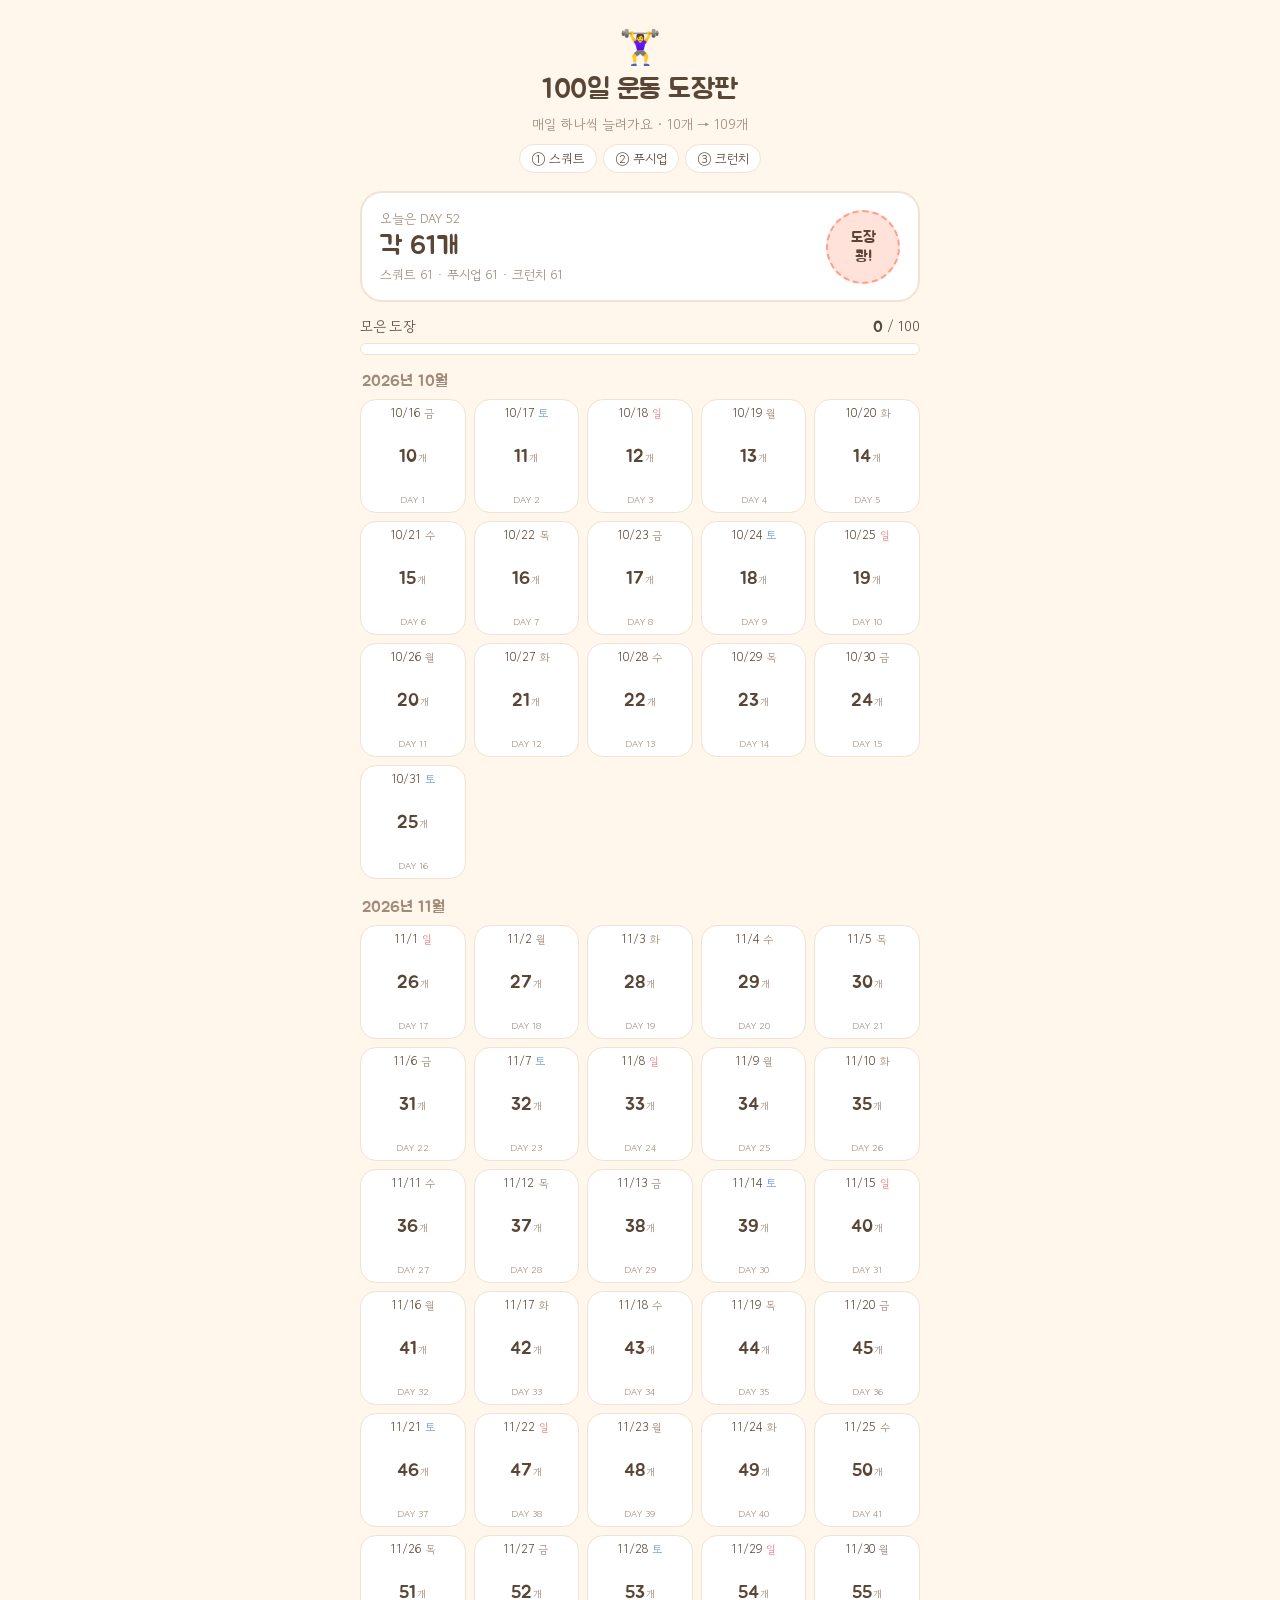
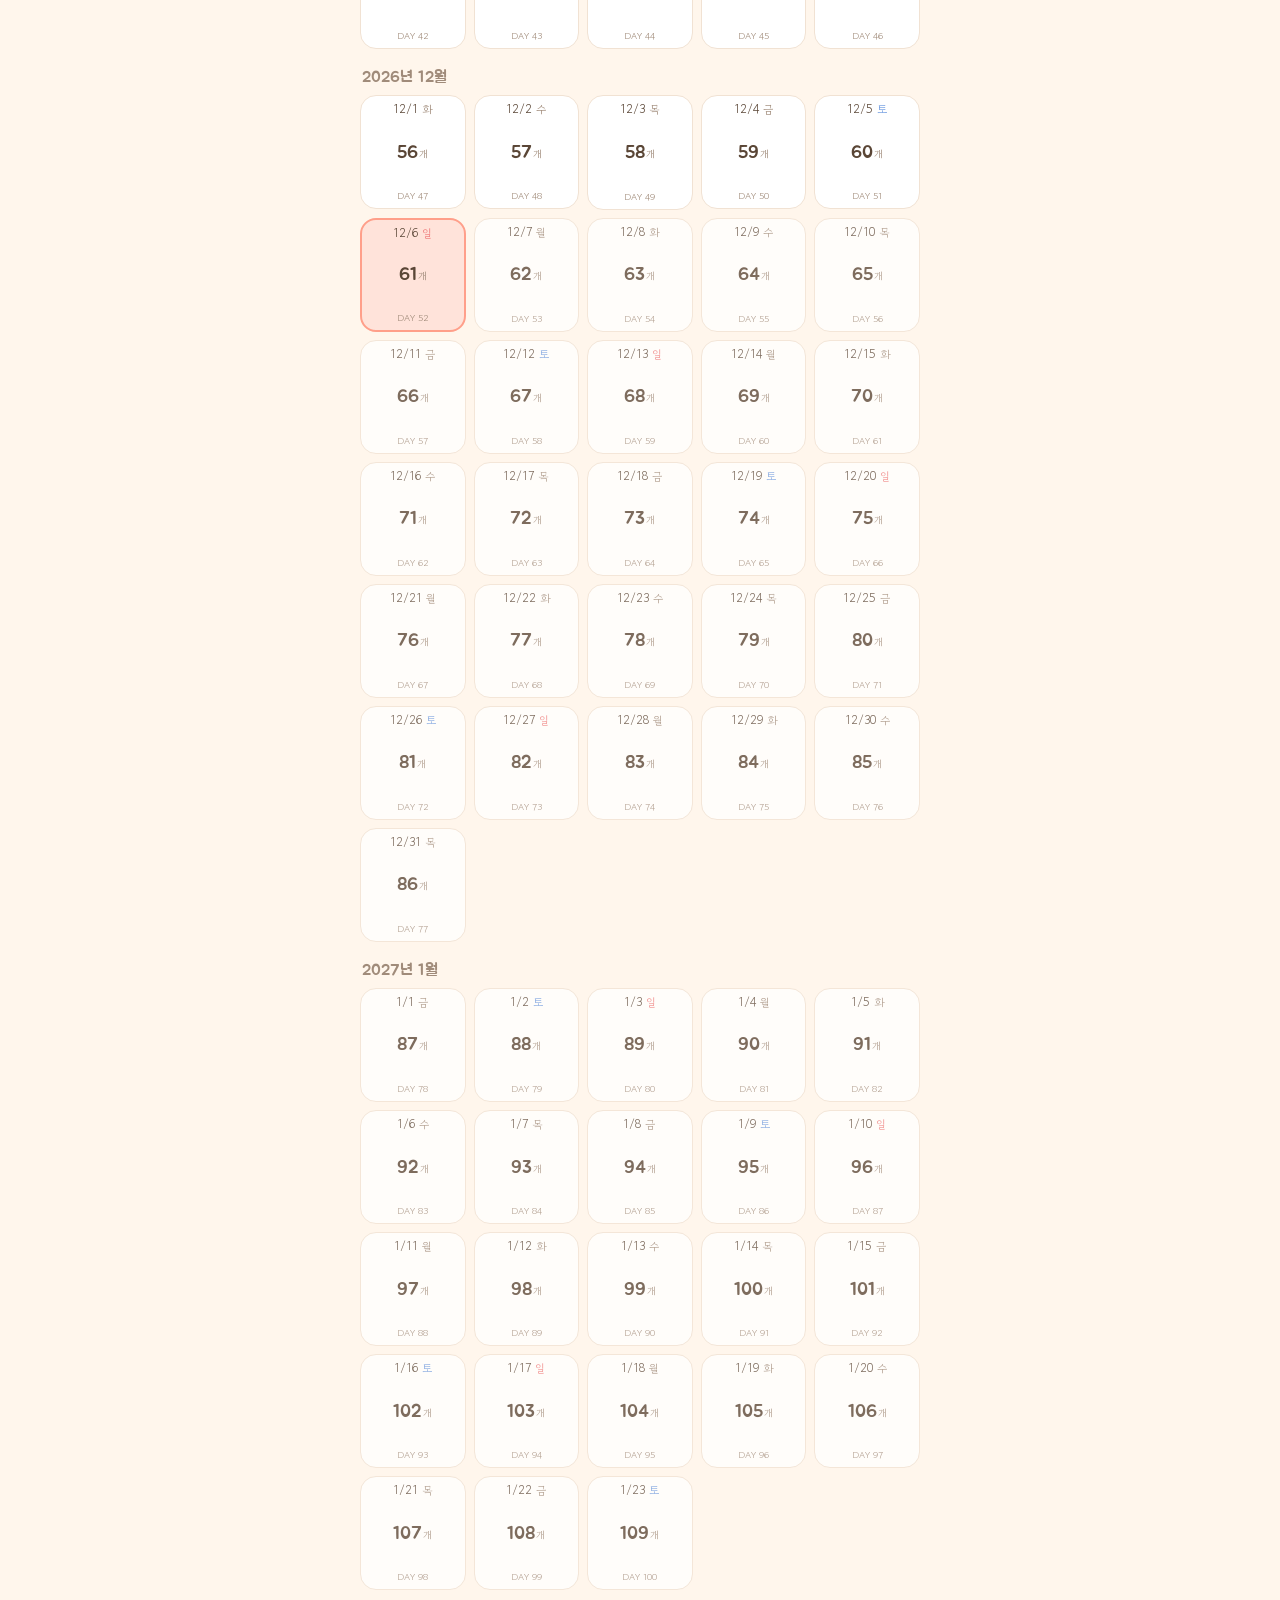
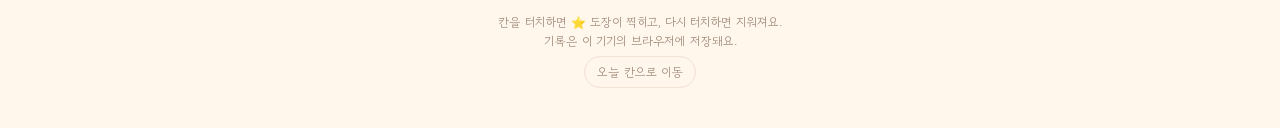
==== workout/index.html @ e5f17438 "Add 100-day workout stamp calendar page Co-Authored-By: Claude Opus 5.5 <noreply@anthropic.com> Clau" ====
<!DOCTYPE html>
<html lang="ko">
<head>
<meta charset="UTF-8">
<meta name="viewport" content="width=device-width, initial-scale=1.0, viewport-fit=cover">
<title>100일 운동 도장판</title>
<meta name="description" content="스쿼트 · 푸시업 · 크런치를 매일 하나씩 늘려가는 100일 도장판">
<meta name="theme-color" content="#fff6ec">
<meta name="apple-mobile-web-app-capable" content="yes">
<meta name="apple-mobile-web-app-title" content="운동 도장판">
<link rel="icon" href="data:image/svg+xml,<svg xmlns=%22http://www.w3.org/2000/svg%22 viewBox=%220 0 100 100%22><text y=%22.9em%22 font-size=%2290%22>⭐</text></svg>">
<link rel="preconnect" href="https://fonts.googleapis.com">
<link rel="stylesheet" href="https://fonts.googleapis.com/css2?family=Jua&family=Gowun+Dodum&display=swap">
<style>
  :root {
    --bg: #fff6ec;
    --card: #ffffff;
    --ink: #5a4636;
    --ink-soft: #a08b7a;
    --line: #f1e2d3;
    --accent: #ff9f8a;
    --accent-soft: #ffe3da;
    --star: #ffc94a;
    --star-edge: #f2a922;
    --sun: #ef7a7a;
    --sat: #6f9be0;
    --today: #ffd8a8;
    --stamped-bg: #fff8df;
  }
  @media (prefers-color-scheme: dark) {
    :root:not([data-theme="light"]) {
      --bg: #2a2420;
      --card: #362e29;
      --ink: #f5e9de;
      --ink-soft: #b8a596;
      --line: #4a3f38;
      --accent: #ff9f8a;
      --accent-soft: #4d3830;
      --star: #ffc94a;
      --star-edge: #e09a1a;
      --sun: #ff9a9a;
      --sat: #92b6f0;
      --today: #6b4f33;
      --stamped-bg: #463b26;
    }
  }
  :root[data-theme="dark"] {
    --bg: #2a2420;
    --card: #362e29;
    --ink: #f5e9de;
    --ink-soft: #b8a596;
    --line: #4a3f38;
    --accent: #ff9f8a;
    --accent-soft: #4d3830;
    --star: #ffc94a;
    --star-edge: #e09a1a;
    --sun: #ff9a9a;
    --sat: #92b6f0;
    --today: #6b4f33;
    --stamped-bg: #463b26;
  }

  * { box-sizing: border-box; -webkit-tap-highlight-color: transparent; }
  html, body { margin: 0; }
  body {
    background: var(--bg);
    color: var(--ink);
    font-family: "Gowun Dodum", system-ui, -apple-system, "Apple SD Gothic Neo", sans-serif;
    padding: 20px 16px calc(40px + env(safe-area-inset-bottom));
  }
  .wrap { max-width: 560px; margin: 0 auto; }

  header { text-align: center; margin-bottom: 18px; }
  h1 {
    font-family: "Jua", sans-serif;
    font-weight: 400;
    font-size: 28px;
    margin: 4px 0 6px;
    letter-spacing: -0.5px;
  }
  .sub { color: var(--ink-soft); font-size: 14px; margin: 0; }
  .moves { display: flex; justify-content: center; gap: 6px; margin-top: 10px; flex-wrap: wrap; }
  .chip {
    background: var(--card);
    border: 1.5px solid var(--line);
    border-radius: 999px;
    padding: 4px 11px;
    font-size: 13px;
  }

  .today {
    background: var(--card);
    border: 2px solid var(--line);
    border-radius: 22px;
    padding: 16px 18px;
    display: flex;
    align-items: center;
    gap: 14px;
    margin-bottom: 14px;
  }
  .today-info { flex: 1; min-width: 0; }
  .today-label { font-size: 13px; color: var(--ink-soft); }
  .today-count { font-family: "Jua", sans-serif; font-size: 26px; margin: 2px 0; }
  .today-count small { font-size: 15px; color: var(--ink-soft); }
  .today-list { font-size: 13px; color: var(--ink-soft); }
  .today-btn {
    flex: none;
    width: 74px; height: 74px;
    border-radius: 50%;
    border: 2.5px dashed var(--accent);
    background: var(--accent-soft);
    color: var(--ink);
    font-family: "Jua", sans-serif;
    font-size: 15px;
    cursor: pointer;
    display: grid; place-items: center;
    transition: transform .15s;
  }
  .today-btn:active { transform: scale(.94); }
  .today-btn.done { border-style: solid; border-color: var(--star-edge); background: var(--stamped-bg); }
  .today-btn svg { width: 46px; height: 46px; }

  .progress { margin-bottom: 16px; }
  .progress-top { display: flex; justify-content: space-between; font-size: 14px; margin-bottom: 6px; }
  .progress-top b { font-family: "Jua", sans-serif; font-weight: 400; font-size: 16px; }
  .bar { height: 12px; border-radius: 999px; background: var(--card); border: 1.5px solid var(--line); overflow: hidden; }
  .bar > i { display: block; height: 100%; width: 0; background: linear-gradient(90deg, var(--accent), var(--star)); border-radius: 999px; transition: width .4s; }

  .grid {
    display: grid;
    grid-template-columns: repeat(5, 1fr);
    gap: 8px;
  }
  .cell {
    position: relative;
    aspect-ratio: 1 / 1.08;
    background: var(--card);
    border: 1.5px solid var(--line);
    border-radius: 16px;
    padding: 6px 4px 5px;
    display: flex;
    flex-direction: column;
    align-items: center;
    justify-content: space-between;
    cursor: pointer;
    user-select: none;
    color: var(--ink);
    font: inherit;
    overflow: hidden;
    transition: transform .12s;
  }
  .cell:active { transform: scale(.95); }
  .cell.is-today { border: 2.5px solid var(--accent); background: var(--accent-soft); }
  .cell.stamped { background: var(--stamped-bg); }
  .cell.future { opacity: .78; }
  .date { font-size: 12px; line-height: 1.2; text-align: center; white-space: nowrap; }
  .date .dow { font-size: 11px; color: var(--ink-soft); }
  .cell.sun .dow { color: var(--sun); }
  .cell.sat .dow { color: var(--sat); }
  .reps {
    font-family: "Jua", sans-serif;
    font-size: 18px;
    line-height: 1;
  }
  .reps small { font-family: "Gowun Dodum", sans-serif; font-size: 10px; color: var(--ink-soft); margin-left: 1px; }
  .day-no { font-size: 9.5px; color: var(--ink-soft); }

  .stamp {
    position: absolute;
    inset: 0;
    display: grid;
    place-items: center;
    pointer-events: none;
  }
  .stamp svg {
    width: 78%;
    height: 78%;
    transform: rotate(-12deg);
    filter: drop-shadow(0 2px 0 rgba(0,0,0,.08));
  }
  .stamp.pop svg { animation: pop .38s cubic-bezier(.3,1.6,.5,1); }
  @keyframes pop {
    0% { transform: scale(1.8) rotate(-30deg); opacity: 0; }
    100% { transform: scale(1) rotate(-12deg); opacity: 1; }
  }
  .cell.stamped .reps, .cell.stamped .day-no { opacity: .55; }

  .month {
    grid-column: 1 / -1;
    font-family: "Jua", sans-serif;
    font-size: 16px;
    margin: 10px 2px 0;
    color: var(--ink-soft);
  }
  .month:first-child { margin-top: 0; }

  footer { text-align: center; color: var(--ink-soft); font-size: 12px; margin-top: 22px; line-height: 1.6; }
  footer button {
    background: none; border: 1.5px solid var(--line); color: var(--ink-soft);
    border-radius: 999px; padding: 5px 12px; font: inherit; cursor: pointer; margin-top: 6px;
  }

  .toast {
    position: fixed; left: 50%; bottom: calc(24px + env(safe-area-inset-bottom));
    transform: translateX(-50%) translateY(20px);
    background: var(--ink); color: var(--bg);
    padding: 10px 18px; border-radius: 999px; font-size: 14px;
    opacity: 0; transition: .25s; pointer-events: none; white-space: nowrap;
  }
  .toast.show { opacity: 1; transform: translateX(-50%) translateY(0); }

  @media (max-width: 360px) {
    .grid { gap: 6px; }
    .reps { font-size: 16px; }
    .date { font-size: 11px; }
  }
</style>
</head>
<body>
<div class="wrap">
  <header>
    <div style="font-size:34px">🏋️‍♀️</div>
    <h1>100일 운동 도장판</h1>
    <p class="sub">매일 하나씩 늘려가요 · 10개 → 109개</p>
    <div class="moves">
      <span class="chip">① 스쿼트</span>
      <span class="chip">② 푸시업</span>
      <span class="chip">③ 크런치</span>
    </div>
  </header>

  <section class="today" id="today"></section>

  <section class="progress">
    <div class="progress-top"><span>모은 도장</span><span><b id="count">0</b> / 100</span></div>
    <div class="bar"><i id="bar"></i></div>
  </section>

  <section class="grid" id="grid"></section>

  <footer>
    칸을 터치하면 ⭐ 도장이 찍히고, 다시 터치하면 지워져요.<br>
    기록은 이 기기의 브라우저에 저장돼요.<br>
    <button type="button" id="jump">오늘 칸으로 이동</button>
  </footer>
</div>
<div class="toast" id="toast"></div>

<script>
(function () {
  var START = new Date(2026, 9, 16); // 2026-10-16
  var DAYS = 100;
  var BASE = 10;
  var KEY = 'workout100-stamps-20261016';
  var DOW = ['일', '월', '화', '수', '목', '금', '토'];
  var CHEERS = ['오늘도 해냈어요! 🎉', '멋져요 💪', '한 칸 더 가까워졌어요 ✨', '꾸준함이 최고예요 🌱', '수고했어요 ☕'];

  var STAR = '<svg viewBox="0 0 100 100" aria-hidden="true"><path d="M50 6 L62 36 L94 38 L69 58 L77 90 L50 72 L23 90 L31 58 L6 38 L38 36 Z" fill="var(--star)" stroke="var(--star-edge)" stroke-width="5" stroke-linejoin="round"/><circle cx="40" cy="50" r="3.6" fill="var(--ink)"/><circle cx="60" cy="50" r="3.6" fill="var(--ink)"/><path d="M43 59 Q50 65 57 59" fill="none" stroke="var(--ink)" stroke-width="3" stroke-linecap="round"/><circle cx="33" cy="58" r="3.5" fill="#ff9f8a" opacity=".6"/><circle cx="67" cy="58" r="3.5" fill="#ff9f8a" opacity=".6"/></svg>';

  var stamps = load();

  function load() {
    try {
      var raw = localStorage.getItem(KEY);
      var arr = raw ? JSON.parse(raw) : [];
      return Array.isArray(arr) ? arr : [];
    } catch (e) { return []; }
  }
  function save() {
    try { localStorage.setItem(KEY, JSON.stringify(stamps)); } catch (e) {}
  }
  function has(i) { return stamps.indexOf(i) !== -1; }

  function dateOf(i) { return new Date(START.getFullYear(), START.getMonth(), START.getDate() + i); }
  function todayIndex() {
    var now = new Date();
    var t = new Date(now.getFullYear(), now.getMonth(), now.getDate());
    return Math.round((t - START) / 86400000);
  }

  var grid = document.getElementById('grid');
  var cells = [];

  function build() {
    var ti = todayIndex();
    var lastMonth = -1;
    for (var i = 0; i < DAYS; i++) {
      var d = dateOf(i);
      if (d.getMonth() !== lastMonth) {
        lastMonth = d.getMonth();
        var m = document.createElement('div');
        m.className = 'month';
        m.textContent = d.getFullYear() + '년 ' + (d.getMonth() + 1) + '월';
        grid.appendChild(m);
      }
      var c = document.createElement('button');
      c.type = 'button';
      c.className = 'cell';
      var dw = d.getDay();
      if (dw === 0) c.classList.add('sun');
      if (dw === 6) c.classList.add('sat');
      if (i === ti) c.classList.add('is-today');
      if (i > ti) c.classList.add('future');
      c.setAttribute('aria-label', (d.getMonth() + 1) + '월 ' + d.getDate() + '일 ' + DOW[dw] + '요일, 각 ' + (BASE + i) + '개');
      c.innerHTML =
        '<span class="date">' + (d.getMonth() + 1) + '/' + d.getDate() + ' <span class="dow">' + DOW[dw] + '</span></span>' +
        '<span class="reps">' + (BASE + i) + '<small>개</small></span>' +
        '<span class="day-no">DAY ' + (i + 1) + '</span>' +
        '<span class="stamp"></span>';
      c.addEventListener('click', toggle.bind(null, i));
      grid.appendChild(c);
      cells.push(c);
    }
  }

  function paintCell(i, animate) {
    var c = cells[i];
    var s = c.querySelector('.stamp');
    if (has(i)) {
      c.classList.add('stamped');
      s.innerHTML = STAR;
      s.classList.toggle('pop', !!animate);
    } else {
      c.classList.remove('stamped');
      s.innerHTML = '';
      s.classList.remove('pop');
    }
  }

  function paintSummary() {
    var n = stamps.length;
    document.getElementById('count').textContent = n;
    document.getElementById('bar').style.width = n + '%';

    var ti = todayIndex();
    var box = document.getElementById('today');
    if (ti < 0) {
      box.innerHTML = '<div class="today-info"><div class="today-label">곧 시작해요</div><div class="today-count">D-' + (-ti) + '</div><div class="today-list">10월 16일부터 각 10개로 시작!</div></div>';
      return;
    }
    if (ti >= DAYS) {
      box.innerHTML = '<div class="today-info"><div class="today-label">100일 챌린지 완료</div><div class="today-count">⭐ ' + n + '개 <small>도장</small></div><div class="today-list">정말 수고 많았어요!</div></div>';
      return;
    }
    var reps = BASE + ti;
    var done = has(ti);
    box.innerHTML =
      '<div class="today-info">' +
        '<div class="today-label">오늘은 DAY ' + (ti + 1) + '</div>' +
        '<div class="today-count">각 ' + reps + '개</div>' +
        '<div class="today-list">스쿼트 ' + reps + ' · 푸시업 ' + reps + ' · 크런치 ' + reps + '</div>' +
      '</div>' +
      '<button type="button" class="today-btn' + (done ? ' done' : '') + '" id="todayBtn" aria-label="오늘 도장 찍기">' +
        (done ? STAR : '도장<br>쾅!') +
      '</button>';
    document.getElementById('todayBtn').addEventListener('click', function () { toggle(ti); });
  }

  function toggle(i) {
    var pos = stamps.indexOf(i);
    if (pos === -1) {
      stamps.push(i);
      toast(i === todayIndex() ? CHEERS[Math.floor(Math.random() * CHEERS.length)] : 'DAY ' + (i + 1) + ' 도장 꾹 ⭐');
      if (navigator.vibrate) { try { navigator.vibrate(18); } catch (e) {} }
    } else {
      stamps.splice(pos, 1);
      toast('DAY ' + (i + 1) + ' 도장을 지웠어요');
    }
    save();
    paintCell(i, pos === -1);
    paintSummary();
  }

  var toastTimer;
  function toast(msg) {
    var t = document.getElementById('toast');
    t.textContent = msg;
    t.classList.add('show');
    clearTimeout(toastTimer);
    toastTimer = setTimeout(function () { t.classList.remove('show'); }, 1500);
  }

  function jumpToToday() {
    var ti = todayIndex();
    if (ti >= 0 && ti < DAYS) cells[ti].scrollIntoView({ behavior: 'smooth', block: 'center' });
  }
  document.getElementById('jump').addEventListener('click', jumpToToday);

  build();
  for (var i = 0; i < DAYS; i++) paintCell(i, false);
  paintSummary();
})();
</script>
</body>
</html>
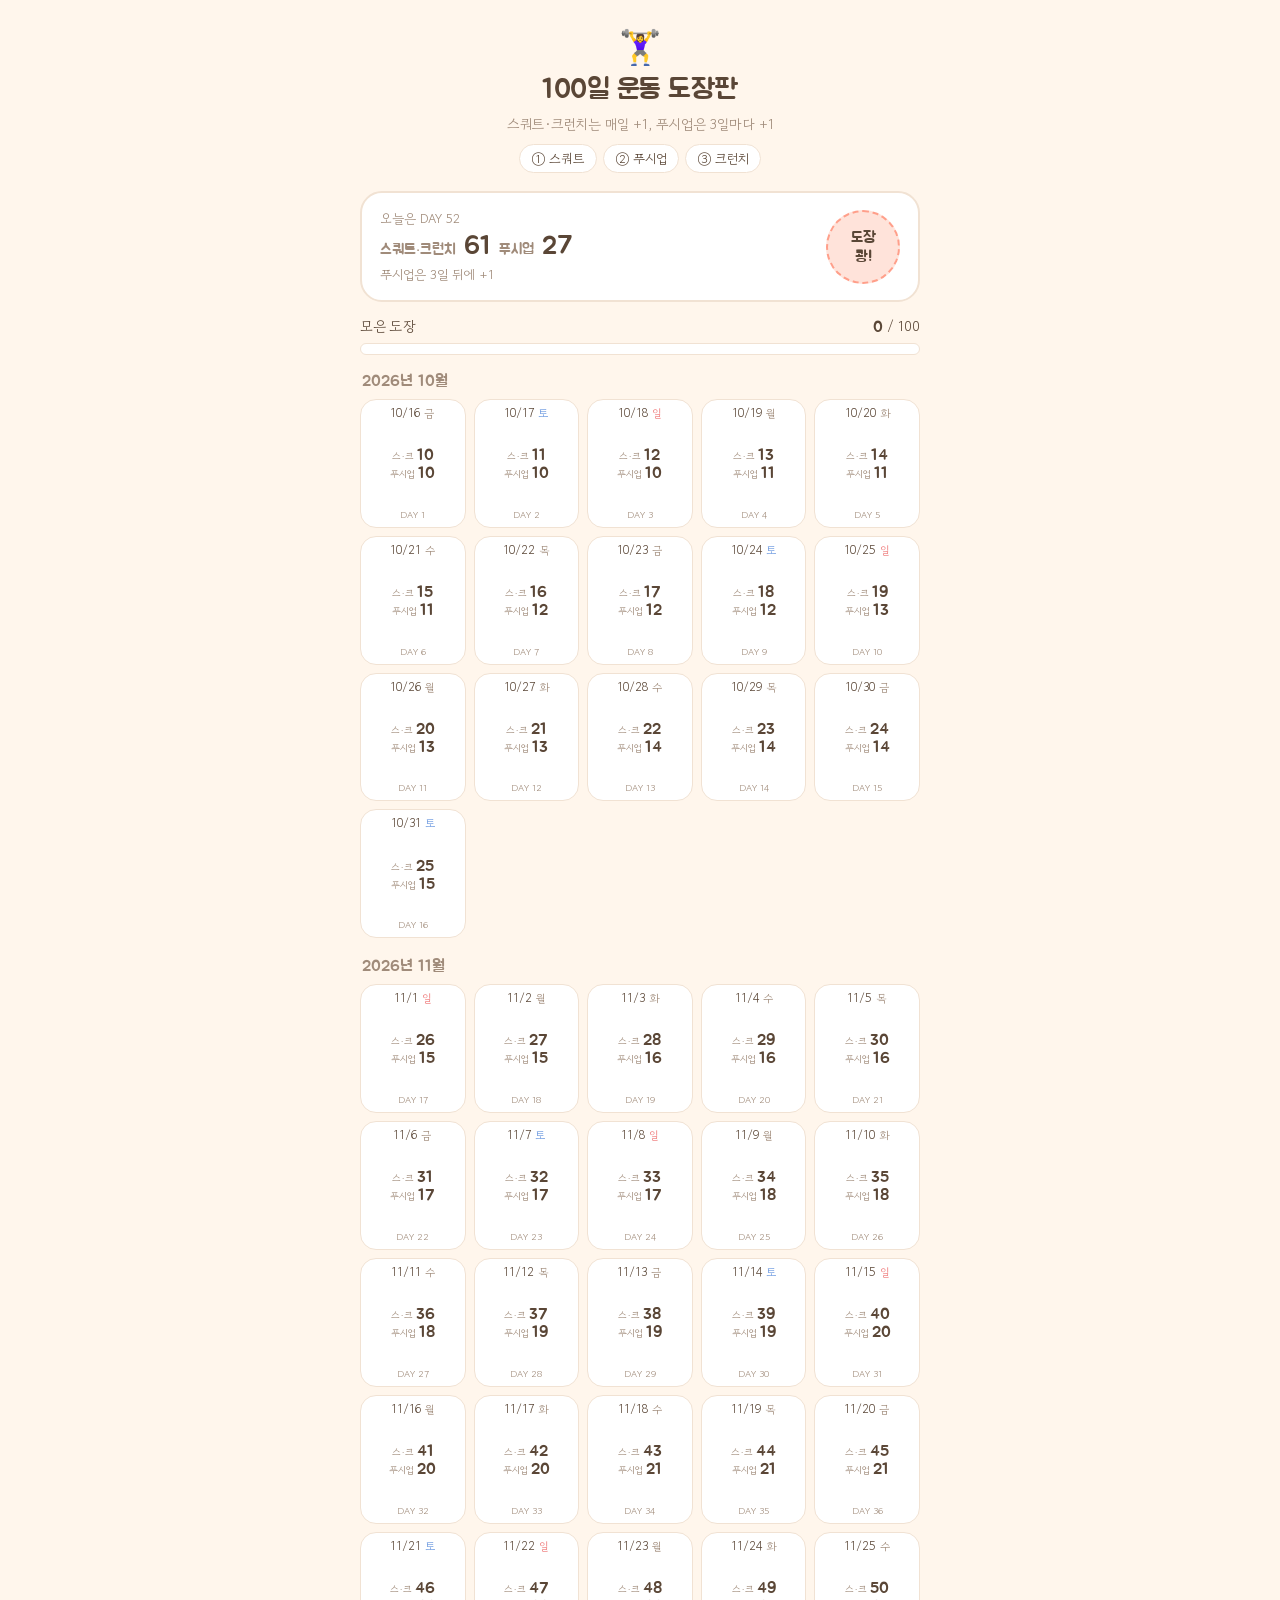
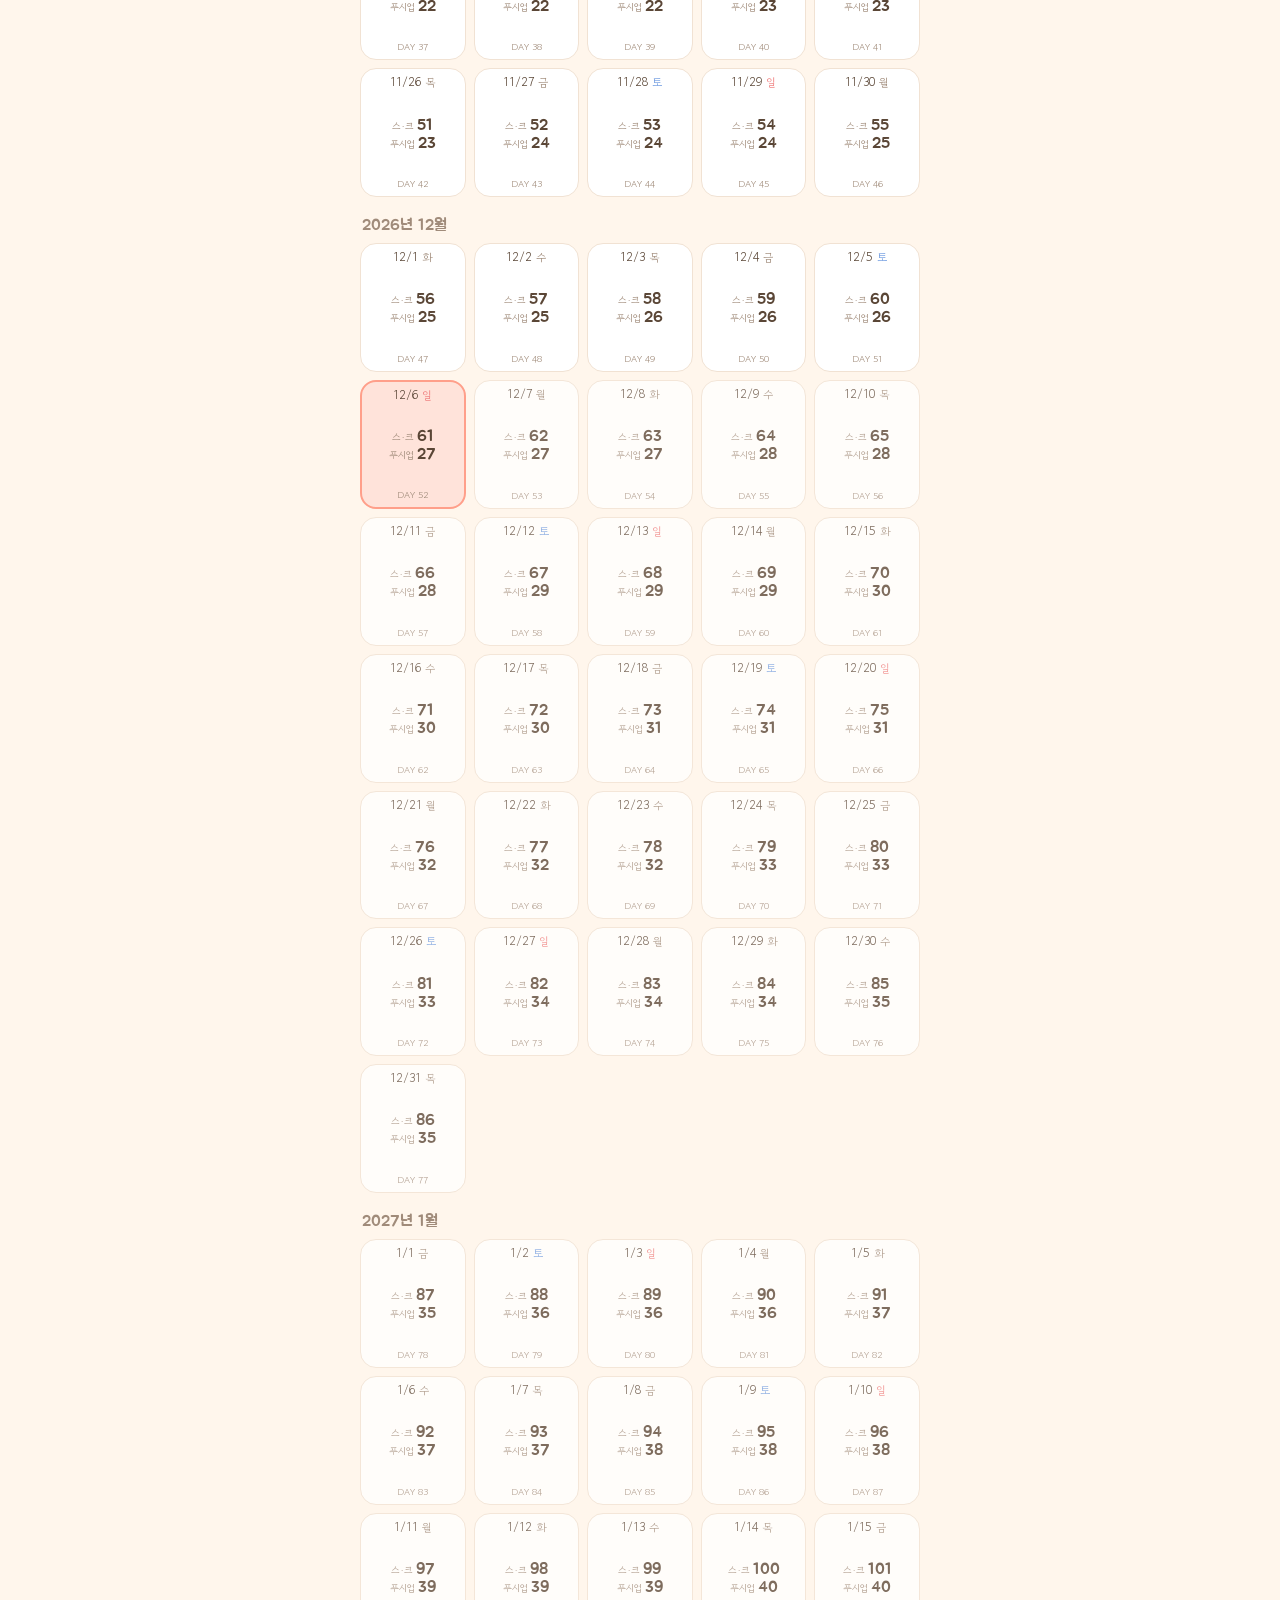
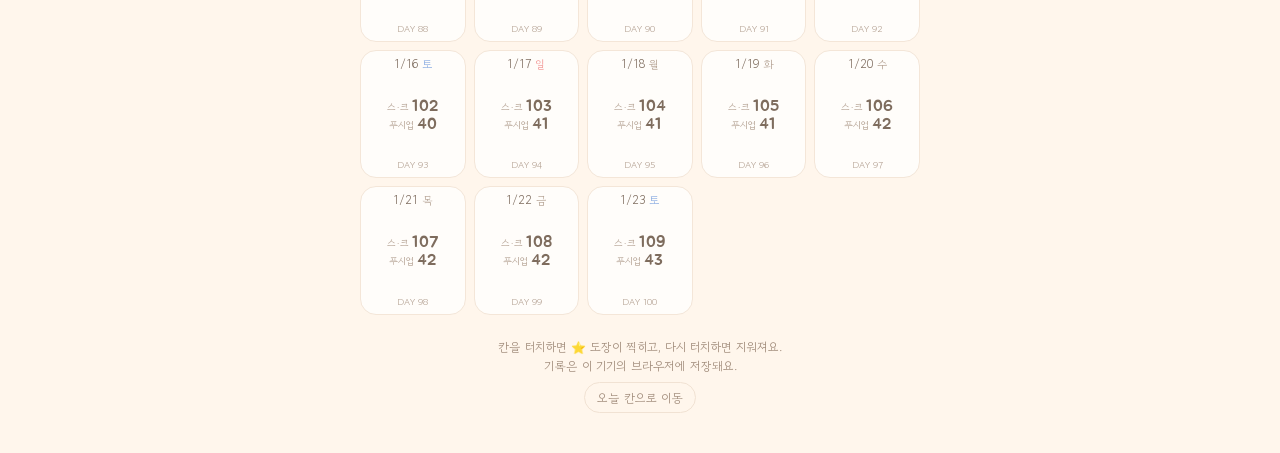
==== commit 9cf1159a: "Workout calendar: push-ups increase every 3 days, squats/crunches daily Co-Authored-By: Claude Opus " ====
--- a/workout/index.html
+++ b/workout/index.html
@@ -133,7 +133,7 @@
   }
   .cell {
     position: relative;
-    aspect-ratio: 1 / 1.08;
+    aspect-ratio: 1 / 1.22;
     background: var(--card);
     border: 1.5px solid var(--line);
     border-radius: 16px;
@@ -158,11 +158,21 @@
   .cell.sun .dow { color: var(--sun); }
   .cell.sat .dow { color: var(--sat); }
   .reps {
+    display: flex;
+    flex-direction: column;
+    align-items: center;
+    gap: 2px;
     font-family: "Jua", sans-serif;
-    font-size: 18px;
+    font-size: 16px;
     line-height: 1;
   }
-  .reps small { font-family: "Gowun Dodum", sans-serif; font-size: 10px; color: var(--ink-soft); margin-left: 1px; }
+  .reps .r { display: flex; align-items: baseline; gap: 3px; white-space: nowrap; }
+  .reps em {
+    font-family: "Gowun Dodum", sans-serif;
+    font-style: normal;
+    font-size: 9.5px;
+    color: var(--ink-soft);
+  }
   .day-no { font-size: 9.5px; color: var(--ink-soft); }
 
   .stamp {
@@ -211,7 +221,7 @@
 
   @media (max-width: 360px) {
     .grid { gap: 6px; }
-    .reps { font-size: 16px; }
+    .reps { font-size: 14px; }
     .date { font-size: 11px; }
   }
 </style>
@@ -221,7 +231,7 @@
   <header>
     <div style="font-size:34px">🏋️‍♀️</div>
     <h1>100일 운동 도장판</h1>
-    <p class="sub">매일 하나씩 늘려가요 · 10개 → 109개</p>
+    <p class="sub">스쿼트·크런치는 매일 +1, 푸시업은 3일마다 +1</p>
     <div class="moves">
       <span class="chip">① 스쿼트</span>
       <span class="chip">② 푸시업</span>
@@ -251,6 +261,9 @@
   var START = new Date(2026, 9, 16); // 2026-10-16
   var DAYS = 100;
   var BASE = 10;
+  // 스쿼트·크런치는 매일 1개씩, 푸시업은 3일마다 1개씩 늘어남
+  function daily(i) { return BASE + i; }
+  function pushup(i) { return BASE + Math.floor(i / 3); }
   var KEY = 'workout100-stamps-20261016';
   var DOW = ['일', '월', '화', '수', '목', '금', '토'];
   var CHEERS = ['오늘도 해냈어요! 🎉', '멋져요 💪', '한 칸 더 가까워졌어요 ✨', '꾸준함이 최고예요 🌱', '수고했어요 ☕'];
@@ -301,10 +314,10 @@
       if (dw === 6) c.classList.add('sat');
       if (i === ti) c.classList.add('is-today');
       if (i > ti) c.classList.add('future');
-      c.setAttribute('aria-label', (d.getMonth() + 1) + '월 ' + d.getDate() + '일 ' + DOW[dw] + '요일, 각 ' + (BASE + i) + '개');
+      c.setAttribute('aria-label', (d.getMonth() + 1) + '월 ' + d.getDate() + '일 ' + DOW[dw] + '요일, 스쿼트·크런치 ' + daily(i) + '개, 푸시업 ' + pushup(i) + '개');
       c.innerHTML =
         '<span class="date">' + (d.getMonth() + 1) + '/' + d.getDate() + ' <span class="dow">' + DOW[dw] + '</span></span>' +
-        '<span class="reps">' + (BASE + i) + '<small>개</small></span>' +
+        '<span class="reps"><span class="r"><em>스·크</em>' + daily(i) + '</span><span class="r"><em>푸시업</em>' + pushup(i) + '</span></span>' +
         '<span class="day-no">DAY ' + (i + 1) + '</span>' +
         '<span class="stamp"></span>';
       c.addEventListener('click', toggle.bind(null, i));
@@ -342,13 +355,13 @@
       box.innerHTML = '<div class="today-info"><div class="today-label">100일 챌린지 완료</div><div class="today-count">⭐ ' + n + '개 <small>도장</small></div><div class="today-list">정말 수고 많았어요!</div></div>';
       return;
     }
-    var reps = BASE + ti;
+    var reps = daily(ti), push = pushup(ti);
     var done = has(ti);
     box.innerHTML =
       '<div class="today-info">' +
         '<div class="today-label">오늘은 DAY ' + (ti + 1) + '</div>' +
-        '<div class="today-count">각 ' + reps + '개</div>' +
-        '<div class="today-list">스쿼트 ' + reps + ' · 푸시업 ' + reps + ' · 크런치 ' + reps + '</div>' +
+        '<div class="today-count"><small>스쿼트·크런치</small> ' + reps + ' <small>푸시업</small> ' + push + '</div>' +
+        '<div class="today-list">' + (ti % 3 === 2 ? '내일부터 푸시업 +1 💪' : '푸시업은 ' + (3 - ti % 3) + '일 뒤에 +1') + '</div>' +
       '</div>' +
       '<button type="button" class="today-btn' + (done ? ' done' : '') + '" id="todayBtn" aria-label="오늘 도장 찍기">' +
         (done ? STAR : '도장<br>쾅!') +
